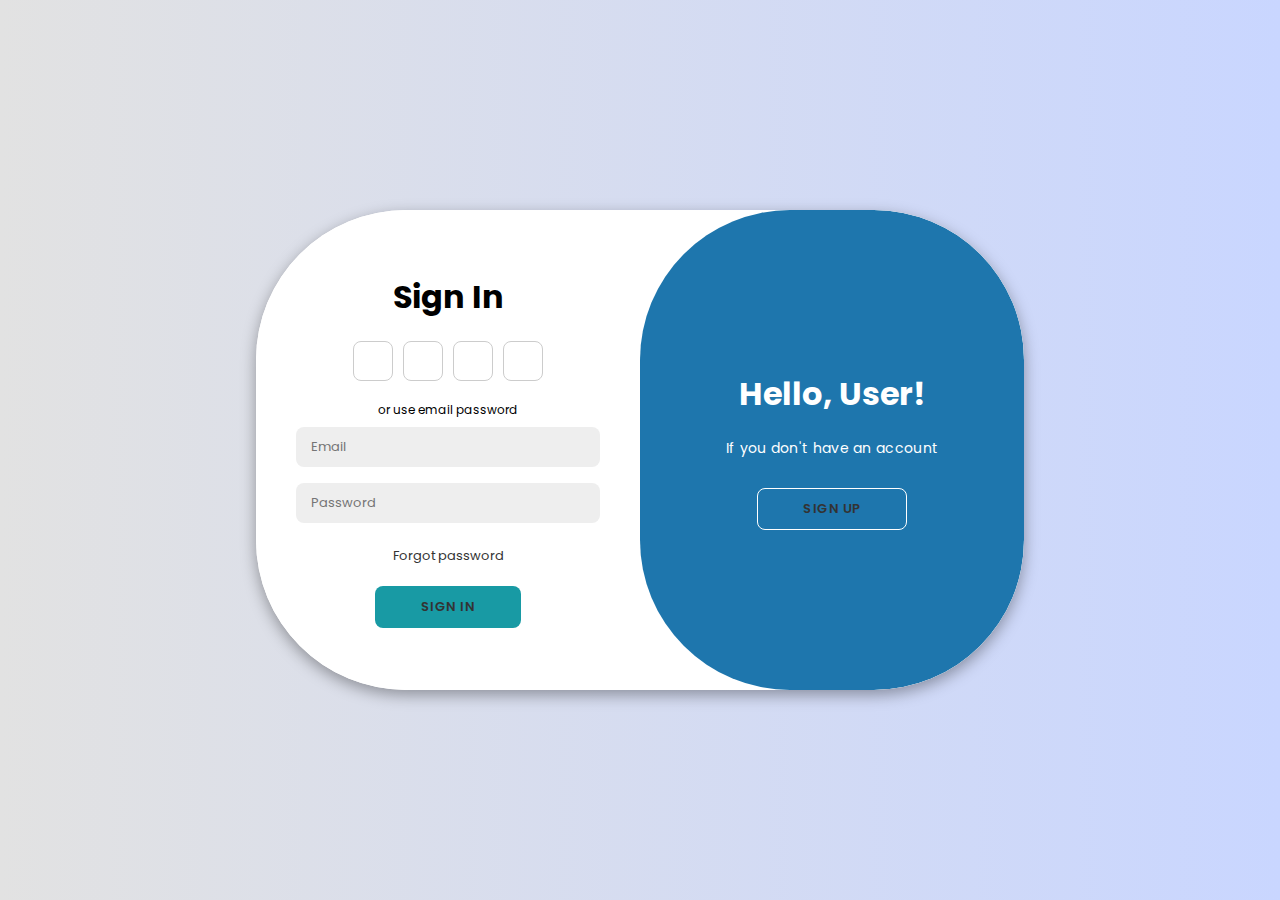
==== Add.html @ 3d7f7ccc "Blog website where user can post, edit and delete" ====
<!DOCTYPE html>
<html lang="en">
  <head>
    <meta charset="UTF-8" />
    <meta name="viewport" content="width=device-width, initial-scale=1.0" />
    <link rel="stylesheet" href="Add.css" />
    <link
      rel="stylesheet"
      href="https://cdnjs.cloudflare.com/ajax/libs/font-awesome/6.5.2/css/all.min.css"
      integrity="sha512-SnH5WK+bZxgPHs44uWIX+LLJAJ9/2PkPKZ5QiAj6Ta86w+fsb2TkcmfRyVX3pBnMFcV7oQPJkl9QevSCWr3W6A=="
      crossorigin="anonymous"
      referrerpolicy="no-referrer"
    />
    <link rel="preconnect" href="https://fonts.googleapis.com" />
    <link rel="preconnect" href="https://fonts.gstatic.com" crossorigin />
    <link
      href="https://fonts.googleapis.com/css2?family=Poppins:ital,wght@0,100;0,200;0,300;0,400;0,500;0,600;0,700;0,800;0,900;1,100;1,200;1,300;1,400;1,500;1,600;1,700;1,800;1,900&display=swap"
      rel="stylesheet"
    />
    <title>Login Page</title>
  </head>
  <body>
    <div class="container" id="container">
      <div class="sign-up">
        <form>
          <h1>Create Account</h1>
          <div class="icons">
            <a href="#" class="icon"><i class="fa-brands fa-facebook"></i></a>
            <a href="#" class="icon"><i class="fa-brands fa-instagram"></i></a>
            <a href="#" class="icon"><i class="fa-brands fa-google"></i></a>
            <a href="#" class="icon"><i class="fa-brands fa-github"></i></a>
          </div>
          <span>or use email for registeration</span>
          <input type="text" placeholder="Name" />
          <input type="text" placeholder="Email" />
          <input type="password" placeholder="Password" />
          <button>Sign Up</button>
        </form>
      </div>
      <div class="sign-in">
        <form>
          <h1>Sign In</h1>
          <div class="icons">
            <a href="#" class="icon"><i class="fa-brands fa-facebook"></i></a>
            <a href="#" class="icon"><i class="fa-brands fa-instagram"></i></a>
            <a href="#" class="icon"><i class="fa-brands fa-google"></i></a>
            <a href="#" class="icon"><i class="fa-brands fa-github"></i></a>
          </div>
          <span>or use email password</span>
          <input type="text" placeholder="Email" />
          <input type="password" placeholder="Password" />
          <a href="#">Forgot password</a>
          <button><a class="nav-link" href="Blog3.html">Sign In</button></a>
        </form>
      </div>
      <div class="toogle-container">
        <div class="toogle">
          <div class="toogle-panel toogle-left">
            <h1>Welcome User!</h1>
            <p>If you already have an account</p>
            <button class="hidden" id="login"><a href="onclick"><a href="Blog3.html">Sign In</button></a>
          </div>
          <div class="toogle-panel toogle-right">
            <h1>Hello, User!</h1>
            <p>If you don't have an account</p>
           
            <button class="hidden" id="register"><a href="onclick"><a href="Blog3.html">Sign Up</button></a>
          </div>
        </div>
      </div>
    </div>
    <script src="Add.js"></script>
  </body>
</html>
---- Add.css ----
* {
  margin: 0;
  padding: 0;
  box-sizing: border-box;
  font-family: "Poppins", sans-serif;
}

body {
  background-color: #c9d6ff;
  background: linear-gradient(to right, #e2e2e2, #c9d6ff);
  display: flex;
  align-items: center;
  justify-content: center;
  flex-direction: column;
  height: 100vh;
}

.container {
  background-color: #fff;
  border-radius: 150px;
  box-shadow: 0 5px 15px rgba(0, 0, 0, 0.35);
  position: relative;
  overflow: hidden;
  width: 768px;
  max-width: 100%;
  min-height: 480px;
}

.container p {
  font-size: 14px;
  line-height: 20px;
  letter-spacing: 0.3px;
  margin: 20px 0;
}


.container span {
  font-size: 12px;
}

.container a {
  color: #333;
  font-size: 13px;
  text-decoration: none;
  margin: 15px 0 10px;
}
.container button {
  background-color: rgb(24, 154, 164);
  color: #fff;
  padding: 10px 45px;
  border: 1px solid transparent;
  border-radius: 8px;
  font-weight: 600;
  letter-spacing: 0.5px;
  text-transform: uppercase;
  margin-top: 10px;
  cursor: pointer;
}

.container button.hidden {
  background-color: transparent;
  border-color: #fff;
}

.container form {
  background-color: #fff;
  display: flex;
  align-items: center;
  justify-content: center;
  flex-direction: column;
  padding: 0 40px;
  height: 100%;
}

.container input {
  background-color: #eee;
  border: none;
  margin: 8px 0;
  padding: 10px 15px;
  font-size: 13px;
  border-radius: 8px;
  width: 100%;
  outline: none;
}

.sign-up, .sign-in {
  position: absolute;
  top: 0;
  height: 100%;
  transition: all 0.6s ease-in-out;
}

.sign-in {
  left: 0;
  width: 50%;
  z-index: 2;
}

.container.active .sign-in {
  transform: translateX(100%);
}

.sign-up {
  left: 0;
  width: 50%;
  z-index: 1;
  opacity: 0;
}

.container.active .sign-up {
  transform: translateX(100%);
  opacity: 1;
  z-index: 5;
  animation: move 0.6s;
}

@keyframes move {
  0%, 49.99%{
    opacity: 0;
    z-index: 1;
  }
   50%, 100%{
    opacity: 1;
    z-index: 5;
  }
}

.icons {
  margin: 20px 0;
}

.icons a {
  border: 1px solid #ccc;
  border-radius: 20%;
  display: inline-flex;
  justify-content: center;
  align-items: center;
  margin: 0 3px;
  width: 40px;
  height: 40px;
}

.toogle-container {
  position: absolute;
  top: 0;
  left: 50%;
  width: 50%;
  height: 100%;
  overflow: hidden;
  border-radius: 150px;
  z-index: 1000;
  transition: all 0.6s ease-in-out;
}

.container.active .toogle-container {
  transform: translateX(-100%);
  border-radius: 150px;
}

.toogle {
  background-color: rgb(30, 118, 173);
  height: 100%;
  background: linear-gradient(to right, #c05c5c, bl);
  color: #fff;
  position: relative;
  left: -100%;
  width: 200%;
  transform: translateX(0);
  transition: all 0.6s ease-in-out;
}

.container.active .toogle {
  transform: translateX(50%);
}

.toogle-panel {
  position: absolute;
  width: 50%;
  height: 100%;
  display: flex;
  justify-content: center;
  align-items: center;
  flex-direction: column;
  padding: 0 30px;
  text-align: center;
  top: 0;
  transform: translateX(0);
  transition: all 0.6s ease-in-out;
}

.toogle-left {
  transform: translateX(-200%);
}

.container.active .toogle-left {
  transform: translateX(0);
}

.toogle-right {
  right: 0;
  transform: translateX(0);
}

.container.active .toogle-right {
  transform: translateX(200%);
}
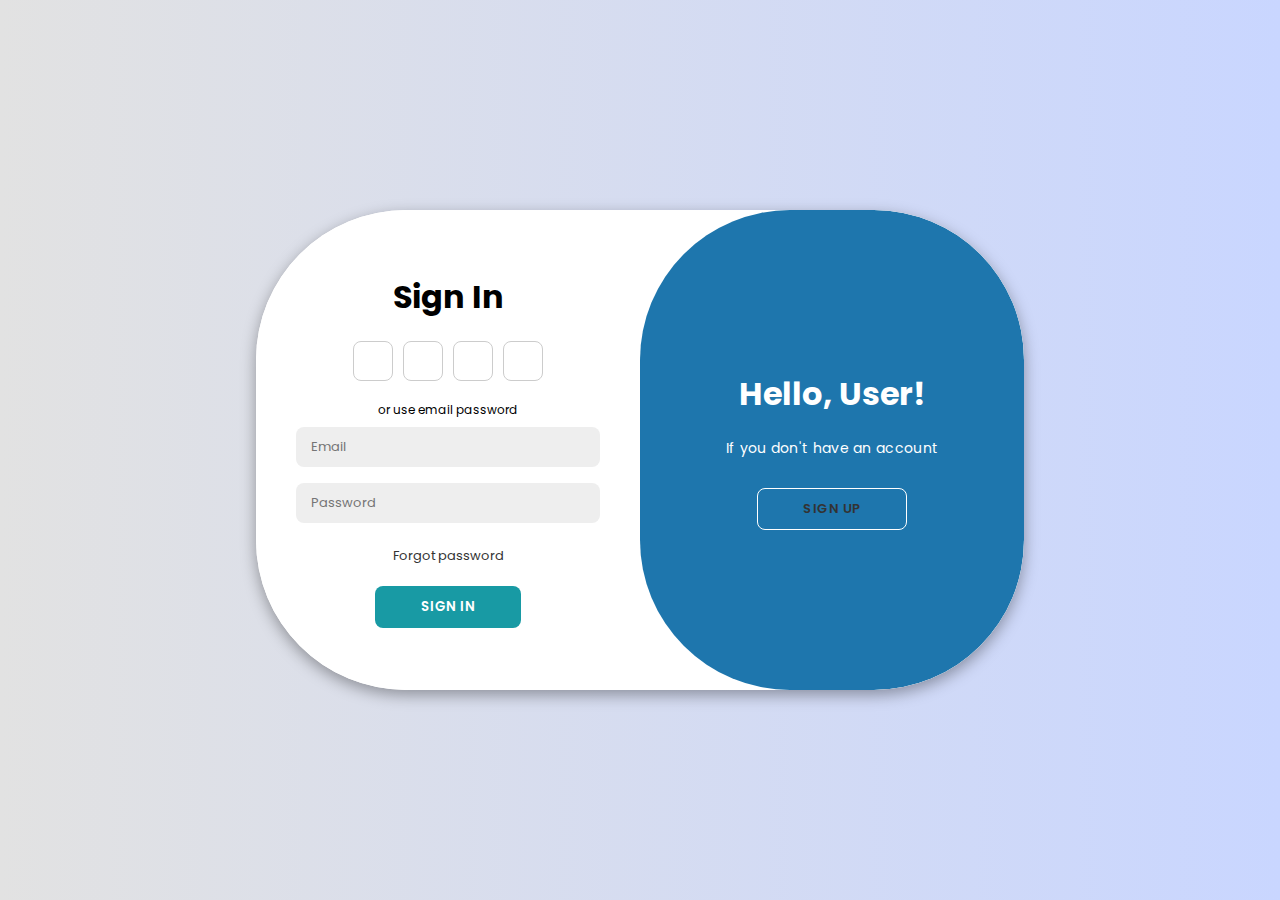
==== commit a52c5e6e: "blog endpoint implementation" ====
--- a/Add.html
+++ b/Add.html
@@ -50,7 +50,8 @@
           <input type="text" placeholder="Email" />
           <input type="password" placeholder="Password" />
           <a href="#">Forgot password</a>
-          <button><a class="nav-link" href="Blog3.html">Sign In</button></a>
+          <!-- <button><a class="nav-link" href="Blog3.html">Sign In</button></a> -->
+          <button>Sign In</button>
         </form>
       </div>
       <div class="toogle-container">
--- a/Add.css
+++ b/Add.css
@@ -4,7 +4,9 @@
   box-sizing: border-box;
   font-family: "Poppins", sans-serif;
 }
-
+.active{
+  display: block;
+}
 body {
   background-color: #c9d6ff;
   background: linear-gradient(to right, #e2e2e2, #c9d6ff);
@@ -204,3 +206,4 @@
 .container.active .toogle-right {
   transform: translateX(200%);
 }
+
